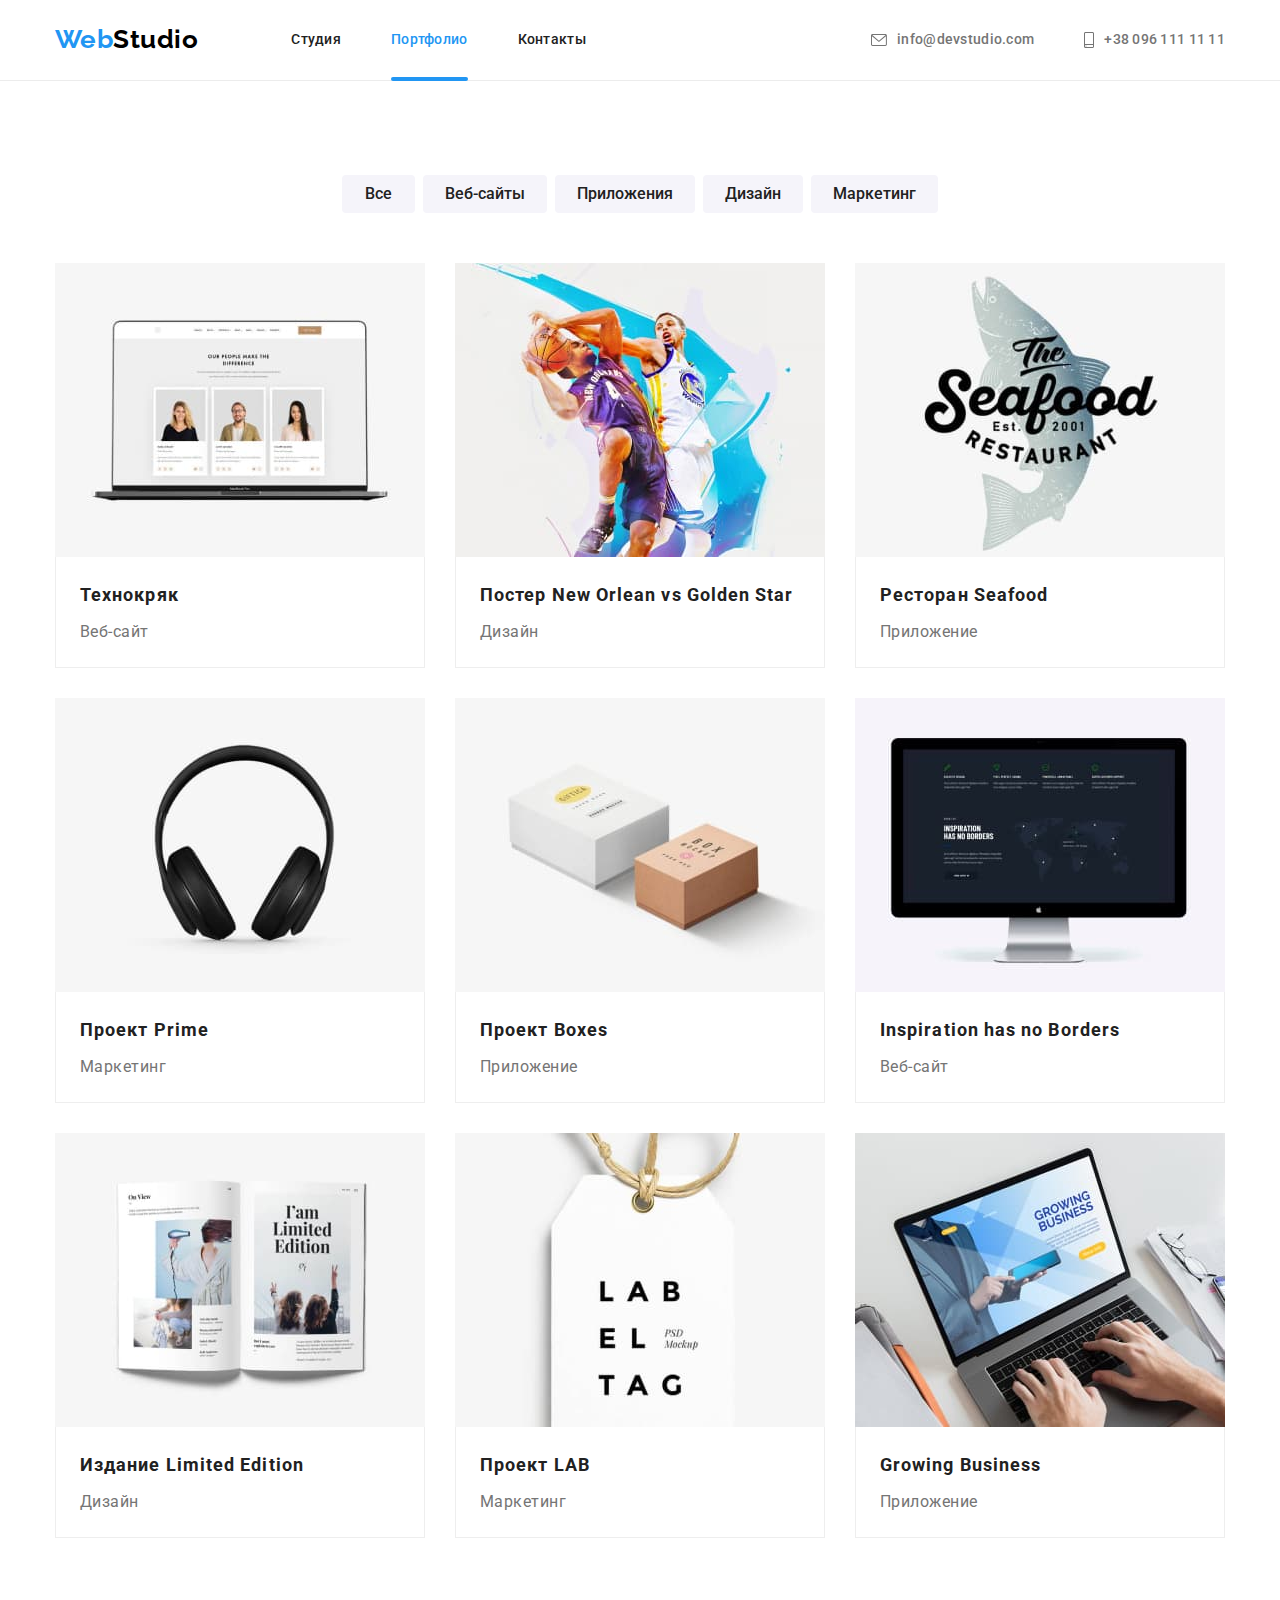
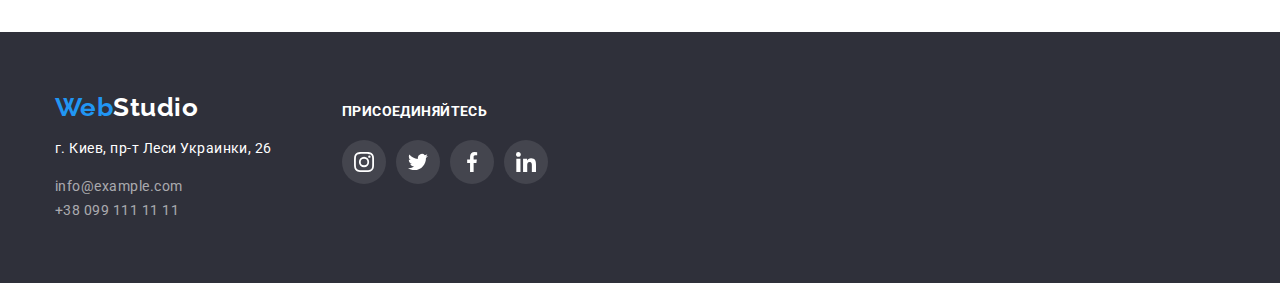
==== portfolio.html @ 743dd191 "clone" ====
<!DOCTYPE html>
<html lang="ru">
<head>
    <meta charset="UTF-8">
    <meta name="viewport" content="width=device-width, initial-scale=1.0">
    <title>Портфолио</title> 
    <link rel="preconnect" href="https://fonts.gstatic.com">
    <link href="https://fonts.googleapis.com/css2?family=Raleway:wght@700&family=Roboto:wght@400;500;700;900&display=swap" 
    rel="stylesheet">
    <link rel="stylesheet" href="https://cdnjs.cloudflare.com/ajax/libs/modern-normalize/1.0.0/modern-normalize.min.css">
    <link rel="stylesheet" href="./css/common.css">
    <link rel="stylesheet" href="./css/portfolio.css">
    

</head>
<body class="page">
      <!-- шапка сайта -->
      <header class="page-header"> 
        <div class="container ">
            <nav class="navigation main-nav">
                <a href="./index.html" class="logo">Web<span class="logo-nav">Studio</span></a>
        
                  <ul class="site-nav list">
                     <li class="site-nav-item">
                         <a class="site-nav-link " href="./index.html" > Студия </a></li>
                     <li class="site-nav-item">
                         <a class="site-nav-link current" href="./portfolio.html" >Портфолио</a></li>
                      <li class="site-nav-item">
                          <a href="" class="site-nav-link">Контакты</a></li>
                 </ul>
                <address class="site-nav-address">
                     <a class="address-item" href="mailto:info@example.com"> 
                        <svg class="address-icon" width='16px' height='12px'>
                        <use href="icons/symbol-defs.svg#icon-envelope"></use>
                    </svg>    
                    info@devstudio.com </a>
        
                    <a class="address-item" href="tel:+380991111111">
                        <svg class="address-icon" width='10px' height='16px'>
                            <use href="icons/symbol-defs.svg#icon-tel"></use>
                        </svg>
                        +38 096 111 11 11</a>  
        
                </address>
            </nav>   
    </div> 
   </header>
<main>
    <!--Портфолио-->
       
        <section class="section ">
            <h1 class="visually-hidden">Портфолио</h1>

             <!--список фильтров-->
             <div class="container portfolio">
            <ul class="filter-nav list">
                <li class="filter-nav-button"><button type="button" class="button current ">Все </button></li>
                <li class="filter-nav-button"><button type="button" class="button" >Веб-сайты</button></li>
                <li class="filter-nav-button"><button type="button" class="button" >Приложения</button></li>
                <li class="filter-nav-button"><button type="button" class="button" >Дизайн</button></li>
                <li class="filter-nav-button"><button type="button" class="button" >Маркетинг</button></li>
            </ul>
        
            <!-- список проектов -->
            <ul class="project-list list">
                <li class="project-list-card"> 
                    <a class="project-link" href=""> 
                        <div class="project-thumb">
                     <img class="project-list-img" src="./img/portfolio/project1.jpg" alt="картинка-проект1" width="370" height="294">
                    <div class="project-overlay">
                        <p class="thumb-description">Технокряк это современная площадка распространения коронавируса. Компании используют эту платформу для цифрового шпионажа и атак на защищённые сервера конкурентов.</p>
                    </div>
                    </div>
                     <div class="project-list-item">
                       <h2 class="title">Технокряк</h2>
                       <p class="type">Веб-сайт</p>
                     </div>
                   </a>
                </li>
                <li class="project-list-card"> 
                    <a class="project-link" href="">
                        <div class="project-thumb">
                      <img class="project-list-img" src="./img/portfolio/project2.jpg" alt="картинка-проект2" width="370" height="294">
                      <div class="project-overlay">
                      <p class="thumb-description">Технокряк это современная площадка распространения коронавируса. Компании используют эту платформу для цифрового шпионажа и атак на защищённые сервера конкурентов.</p>
                    </div>
                </div>
                      <div class="project-list-item">
                        <h2 class="title">Постер New Orlean vs Golden Star</h2>
                        <p class="type">Дизайн</p>
                      </div>
                      </a>
                </li>
                <li class="project-list-card"> 
                    <a class="project-link" href="">
                        <div class="project-thumb">
                       <img class="project-list-img" src="./img/portfolio/project3.jpg" alt="картинка-проект3" width="370" height="294">
                       <div class="project-overlay">
                       <p class="thumb-description">Технокряк это современная площадка распространения коронавируса. Компании используют эту платформу для цифрового шпионажа и атак на защищённые сервера конкурентов.</p>
                    </div>
                </div>
                       <div class="project-list-item">
                           <h2 class="title">Ресторан Seafood</h2>
                           <p class="type">Приложение</p>
                        </div>
                     </a>
                </li>
                <li class="project-list-card"> 
                    <a class="project-link" href="">
                        <div class="project-thumb">
                      <img class="project-list-img" src="./img/portfolio/project4.jpg" alt="картинка-проект4" width="370" height="294">
                      <div class="project-overlay">
                      <p class="thumb-description">Технокряк это современная площадка распространения коронавируса. Компании используют эту платформу для цифрового шпионажа и атак на защищённые сервера конкурентов.</p>
                    </div> 
                </div>
                      <div class="project-list-item">
                            <h2 class="title">Проект Prime</h2>
                         <p class="type">Маркетинг</p>
                        </div>
                     </a>
                </li>
                <li class="project-list-card"> 
                    <a class="project-link" href="">
                        <div class="project-thumb">
                      <img class="project-list-img" src="./img/portfolio/project5.jpg" alt="картинка-проект5" width="370" height="294">
                      <div class="project-overlay">
                      <p class="thumb-description">Технокряк это современная площадка распространения коронавируса. Компании используют эту платформу для цифрового шпионажа и атак на защищённые сервера конкурентов.</p>
                    </div> 
                </div>
                      <div class="project-list-item">
                           <h2 class="title">Проект Boxes</h2>
                         <p class="type">Приложение</p>
                        </div>
                    </a>
                </li>
                <li class="project-list-card"> 
                    <a class="project-link" href="">
                        <div class="project-thumb">
                       <img class="project-list-img" src="./img/portfolio/project6.jpg" alt="картинка-проект6" width="370" height="294">
                       <div class="project-overlay">
                       <p class="thumb-description">Технокряк это современная площадка распространения коронавируса. Компании используют эту платформу для цифрового шпионажа и атак на защищённые сервера конкурентов.</p>
                    </div>
                </div>
                       <div class="project-list-item">
                            <h2 class="title">Inspiration has no Borders</h2>
                           <p class="type">Веб-сайт</p>
                        </div>
                     </a>
                </li>
                <li class="project-list-card"> 
                    <a class="project-link" href="">
                        <div class="project-thumb"> 
                      <img class="project-list-img" src="./img/portfolio/project7.jpg" alt="картинка-проект7" width="370" height="294">
                      <div class="project-overlay">
                      <p class="thumb-description">Технокряк это современная площадка распространения коронавируса. Компании используют эту платформу для цифрового шпионажа и атак на защищённые сервера конкурентов.</p>
                    </div>
                </div>
                      <div class="project-list-item">
                          <h2 class="title">Издание Limited Edition</h2>
                         <p class="type">Дизайн</p>
                        </div>
                     </a>
                </li>
                <li class="project-list-card"> 
                    <a class="project-link" href="">
                        <div class="project-thumb">
                      <img class="project-list-img" src="./img/portfolio/project8.jpg" alt="картинка-проект8" width="370" height="294">
                      <div class="project-overlay">
                      <p class="thumb-description">Технокряк это современная площадка распространения коронавируса. Компании используют эту платформу для цифрового шпионажа и атак на защищённые сервера конкурентов.</p>
                    </div>
                </div> 
                      <div class="project-list-item">
                           <h2 class="title">Проект LAB</h2>
                           <p class="type">Маркетинг</p>
                        </div>
                    </a> 
                </li>
                <li class="project-list-card"> 
                    <a class="project-link" href="">
                        <div class="project-thumb">
                      <img class="project-list-img" src="./img/portfolio/project9.jpg" alt="картинка-проект9" width="370" height="294">
                      <div class="project-overlay">
                      <p class="thumb-description">Технокряк это современная площадка распространения коронавируса. Компании используют эту платформу для цифрового шпионажа и атак на защищённые сервера конкурентов.</p>
                    </div>
                </div> 
                      <div class="project-list-item">
                           <h2 class="title">Growing Business</h2>
                         <p class="type">Приложение</p>
                     </div>
                    </a>
                </li>
            </ul>
        </div>
        </section>

    
</main>

<footer class="footer-address">
    <div class="container">
      <div class="address-container">
         <!--Контакты  -->
         <a href="./index.html" class="logo footer">Web<span class="logo-footer">Studio</span> </a>
         <address class="address-list">
             <p class="curent-address"> г. Киев, пр-т Леси Украинки, 26 </p> 
             <a class="address-list-link" href="mailto:info@example.com" >info@example.com</a> <br>
             <a class="address-list-link" href="tel:+380991111111" >+38 099 111 11 11</a>
        </address> 
     </div>
      <div class="social-links-container">
         <p class="join">присоединяйтесь</p>
      <ul class="footer-social-list">
          <li class="footer-social-item">
              <a href="" class="footer-social-link">
                  <svg class="footer-social-icon" width='20px' height='20px'>
                      <use href="icons/symbol-defs.svg#icon-instagram"></use>
                  </svg>
              </a>
          </li>
          <li class="footer-social-item">
              <a href="" class="footer-social-link">
                  <svg class="footer-social-icon" width='20px' height='20px'>
                      <use href="icons/symbol-defs.svg#icon-twitter"></use>
                  </svg>
              </a>
          </li>
          <li class="footer-social-item">
              <a href="" class="footer-social-link">
                  <svg class="footer-social-icon" width='20px' height='20px'>
                      <use href="icons/symbol-defs.svg#icon-facebook"></use>
                  </svg>
              </a>
          </li>
          <li class="footer-social-item">
              <a href="" class="footer-social-link">
                  <svg class="footer-social-icon" width='20px' height='20px'>
                      <use href="icons/symbol-defs.svg#icon-linkedin"></use>
                  </svg>
              </a>
          </li>
        </ul>
       </div>

     </div>
 </footer>
</body>
</html>
---- css/common.css ----
/* цвет основного текста #212121 */
/* вторичный цвет текста #757575 */
/* белый #FFFFFF */
/* акцент #2196F3 */
/* вторичный цвет фона #F5F4FA */


:root{
    --custom-text-color:#212121; 
    --text-color: #757575;
    --accent-color:#2196F3 ;
    --primary-white-color: #ffffff;
    --secondary-background-color: #F5F4FA;
}

.visually-hidden {
    position: absolute;
    width: 1px;
    height: 1px;
    margin: -1px;
    border: 0;
    padding: 0;
    
    white-space: nowrap;
    clip-path: inset(100%);
    clip: rect(0 0 0 0);
    overflow: hidden;
  }

a{text-decoration: none;
}

.page{
    background-color: var(--primary-white-color);
    color: var(--custom-text-color);

    font-family: Roboto, sans-serif;
    letter-spacing: 0.03em;
    
}

.page-header{
    border-bottom : 1px solid #ECECEC;
}


/* ===utility=== */

.list{
    padding: 0;
    margin: 0;
    list-style: none;
}

/* ==end utility=== */


/* ===logo=== */
.logo{
    display: inline-block;
    color: var(--accent-color);
    font-family: Raleway;
    font-weight: bold;
    font-size: 26px;
    line-height: 1.19;
    padding-bottom: 25px;
    padding-top: 24px;
    
}


.logo-nav{
    color: #000000;
}
.logo-footer{
    color: var(--primary-white-color);
}
/* === end logo=== */

/* ===site nav=== */

.main-nav{
    display: flex;
    align-items: center;
}

.site-nav{
    display: flex;
    margin-left: 93px;
}

.site-nav-item+ .site-nav-item{
    margin-left: 50px;
    
}

.container{
    width: 1200px;
    padding-left: 15px;
    padding-right: 15px;
    margin: 0 auto;
    
    
}

.site-nav .site-nav-link {
     display: block;
     padding-top: 32px;
     padding-bottom: 32px;
    
     color: var(--custom-text-color);
     font-weight: 500;
     font-size: 14px;
     line-height: 1.14;
     letter-spacing: 0.02em;
     transition:  250ms cubic-bezier(0.4, 0, 0.2, 1);
     
     
    }


    
.site-nav-link:hover, 
.site-nav-link:focus{
    color: var(--accent-color);
   
    
    
}

.site-nav-link.current{
    color: var(--accent-color);
    
    
}
.site-nav-link{
    position: relative;
}
.site-nav-link::after{
    content:'' ;
    position: absolute;
    left: 0;
    bottom: -1px;
    width: 100%;
    height: 4px;
    border-radius: 2px;
    background-color: var(--accent-color);
    opacity: 0;
    transition:   opacity 250ms cubic-bezier(0.4, 0, 0.2, 1);
    
    
    
}


.site-nav-link:hover::after,
.site-nav-link:focus::after{
    opacity: 1;
}
.site-nav-link.current::after{
    opacity: 1;
}


/* ===end site nav=== */


/* ===address header=== */




.site-nav-address{
    display: flex;
    margin-left: auto;
    
    color: var(--text-color);   
}


.address-item{
 
    display: inline-flex;
    align-items: center;
    padding-top: 21px;
    padding-bottom: 21px;
   
    
    color: var(--text-color);
    font-weight: 500;
    font-size: 14px;
    line-height: 1.14;
    letter-spacing: 0.02em;
    
    
     font-style: normal;
     transition:  250ms cubic-bezier(0.4, 0, 0.2, 1);
     
}




.address-item:hover, 
.address-item:focus{
    color: var(--accent-color);
    fill: var(--accent-color);
    
}



.address-item+.address-item{
    margin-left: 50px;
}
.address-icon{
    margin-right: 10px;
    align-items: center;
    fill: currentColor;
}

/* ===end address header=== */

/* ===footer=== */

/* ===address container=== */
.logo.footer{
    margin: 0;
    padding: 0;
}
.footer-address{
    background-color: #2F303A;
    padding-top: 60px;
    padding-bottom: 60px;
}

.footer-address> .container{
    display: flex;
    align-items: baseline;
}

.address-container{
    margin-right: 70px;
}


.address-list{
    color: var(--primary-white-color);
    font-style: normal;
    font-weight: normal;
    font-size: 14px;
    line-height: 1.71;
      
}
.current-address{
    display: block;
    margin-top: 20px;
    margin-bottom: 9px;

}
.address-list-link {
    margin-bottom: 9px;
    color: rgba(255, 255, 255, 0.6);
    transition: 250ms cubic-bezier(0.4, 0, 0.2, 1);

}
.address-list-link:hover,
.address-list-link:focus{
    color: var(--accent-color);
    
    
}
/* ===end address container=== */


/* ===social links container=== */
.join{
    margin-bottom: 20px;
    margin-top: 0;
    font-style: normal;
    font-weight: 700;
    font-size: 14px;
    line-height: 1.14;
    letter-spacing: 0.03em;
    text-transform: uppercase;
    color: #FFFFFF;
}
.footer-social-list{
    display: flex;
    padding: 0;
    margin: 0;
    list-style: none;
}

.footer-social-link{ 
    display: inline-flex;
    justify-content: center;
    align-items: center;
    margin-right: 10px;
    

    width: 44px;
    height: 44px;
    border-radius: 50%;
    background-color: rgba(255, 255, 255, 0.1);;
    fill:var(--primary-white-color);
    transition: 250ms cubic-bezier(0.4, 0, 0.2, 1);
}

.footer-social-link:hover,
.footer-social-link:focus{
    background-color: var(--accent-color);
}





/* ===end social links container=== */

/* ===end footer=== */
---- css/portfolio.css ----
/* ===sections=== */

.section{

    margin-top: 0;
    margin-bottom: 0;
    color: var(--text-color);
   

}
.section .portfolio{
    padding-top: 94px;
    padding-bottom: 94px;
}
/* ===end sections=== */


/* ===filters nav=== */
.filter-nav.list{
    justify-content: center;
    align-items: center;
  
}

.filter-nav{
    display: flex;
    flex-wrap: nowrap;
    margin-bottom: 50px;
    list-style: none;
  
}
.filter-nav-button+ .filter-nav-button{
    margin-left: 8px;
    
}
/* ===end filters nav=== */


/* ===buttons=== */
.button{
    border: none;
    outline-style: none;
    border-radius: 4px;
    display: inline-block;
    padding: 6px 22px;
    min-width: 73px;

    color: var(--custom-text-color);
    background-color: #F5F4FA;
    font-family: inherit;
    font-weight: 500;
    font-size: 16px;
    line-height: 1.63;
    text-align: center;
    
    transition: box-shadow 250ms cubic-bezier(0.4, 0, 0.2, 1),
    color 250ms cubic-bezier(0.4, 0, 0.2, 1), 
    background-color 250ms cubic-bezier(0.4, 0, 0.2, 1) 
    ;
    
}

.button:hover,
.button:focus{
    color: var(--primary-white-color);
    background-color: var(--accent-color) ;
    box-shadow: 0px 3px 1px rgba(0, 0, 0, 0.1), 0px 1px 2px
     rgba(0, 0, 0, 0.08), 0px 2px 2px rgba(0, 0, 0, 0.12);
   
    
}


/* ===end buttons=== */



/* ===project list=== */

.project-list{
    display: flex;
    flex-wrap: wrap;
    
}

.project-list.list {
    margin-top: 0;
    margin-bottom: 0;
    list-style: none;
    color: var(--text-color);
    }

.project-list-card{
    width: calc((100% - 60px) / 3);
    margin-right: 30px;
    margin-bottom: 30px;
   
   
} 

.project-list-card:nth-child(3n){
    margin-right: 0;
}

.project-list-card:nth-last-child(-n + 3){
    margin-bottom: 0;
} 
.project-link{
    
     display: block;
}  

.project-link:hover,
.project-link:focus{
    box-shadow: 0px 1px 1px rgba(0, 0, 0, 0.12),
     0px 4px 4px rgba(0, 0, 0, 0.06),
      1px 4px 6px rgba(0, 0, 0, 0.16);
}

.project-thumb{
    position: relative;
    overflow: hidden;
    
    

}
.project-overlay{
    
    position: absolute;
   width: 100%;
   height: 100%;
   opacity: 0;
    background-color: rgba(33, 150, 243, 0.9);
    transform: translateY(100%) ;

    transition: 250ms cubic-bezier(0.4, 0, 0.2, 1) ;
    
    
}


.project-list-img{
    display: block;
    margin-top: 0;
    margin-bottom: 0;

} 


.thumb-description{
    position: absolute;
    left: 50%;
    top: 50%;
    transform: translate(-50%, -50%);
    
   width: 322px;
   height: 168px;
   margin: 0;
   font-weight: 400;
   font-size: 18px;
   line-height: 1.56;
   letter-spacing: 0.03em;
   color: var(--primary-white-color);
  
   
   

}
.project-link:hover .project-overlay ,
.project-link:focus .project-overlay {
    opacity: 1;
    transform: translateY(-100%);


    
}


.project-list-item{
    padding: 20px 24px;
    border-bottom: 1px solid #EEEEEE;
    border-right: 1px solid #EEEEEE;
    border-left: 1px solid #EEEEEE;
}

.title{
    margin-top: 0;
    margin-bottom: 4px;
    color: var(--custom-text-color);
    font-weight: 700;
    font-size: 18px;
    line-height: 2;
    letter-spacing: 0.06em;
}

.project-list .type{
    color: var(--text-color);
    font-size: 16px;
    line-height: 1.88;
    }

.type{
    margin-top: 0;
    margin-bottom: 0;
}

    /* ===end project list=== */
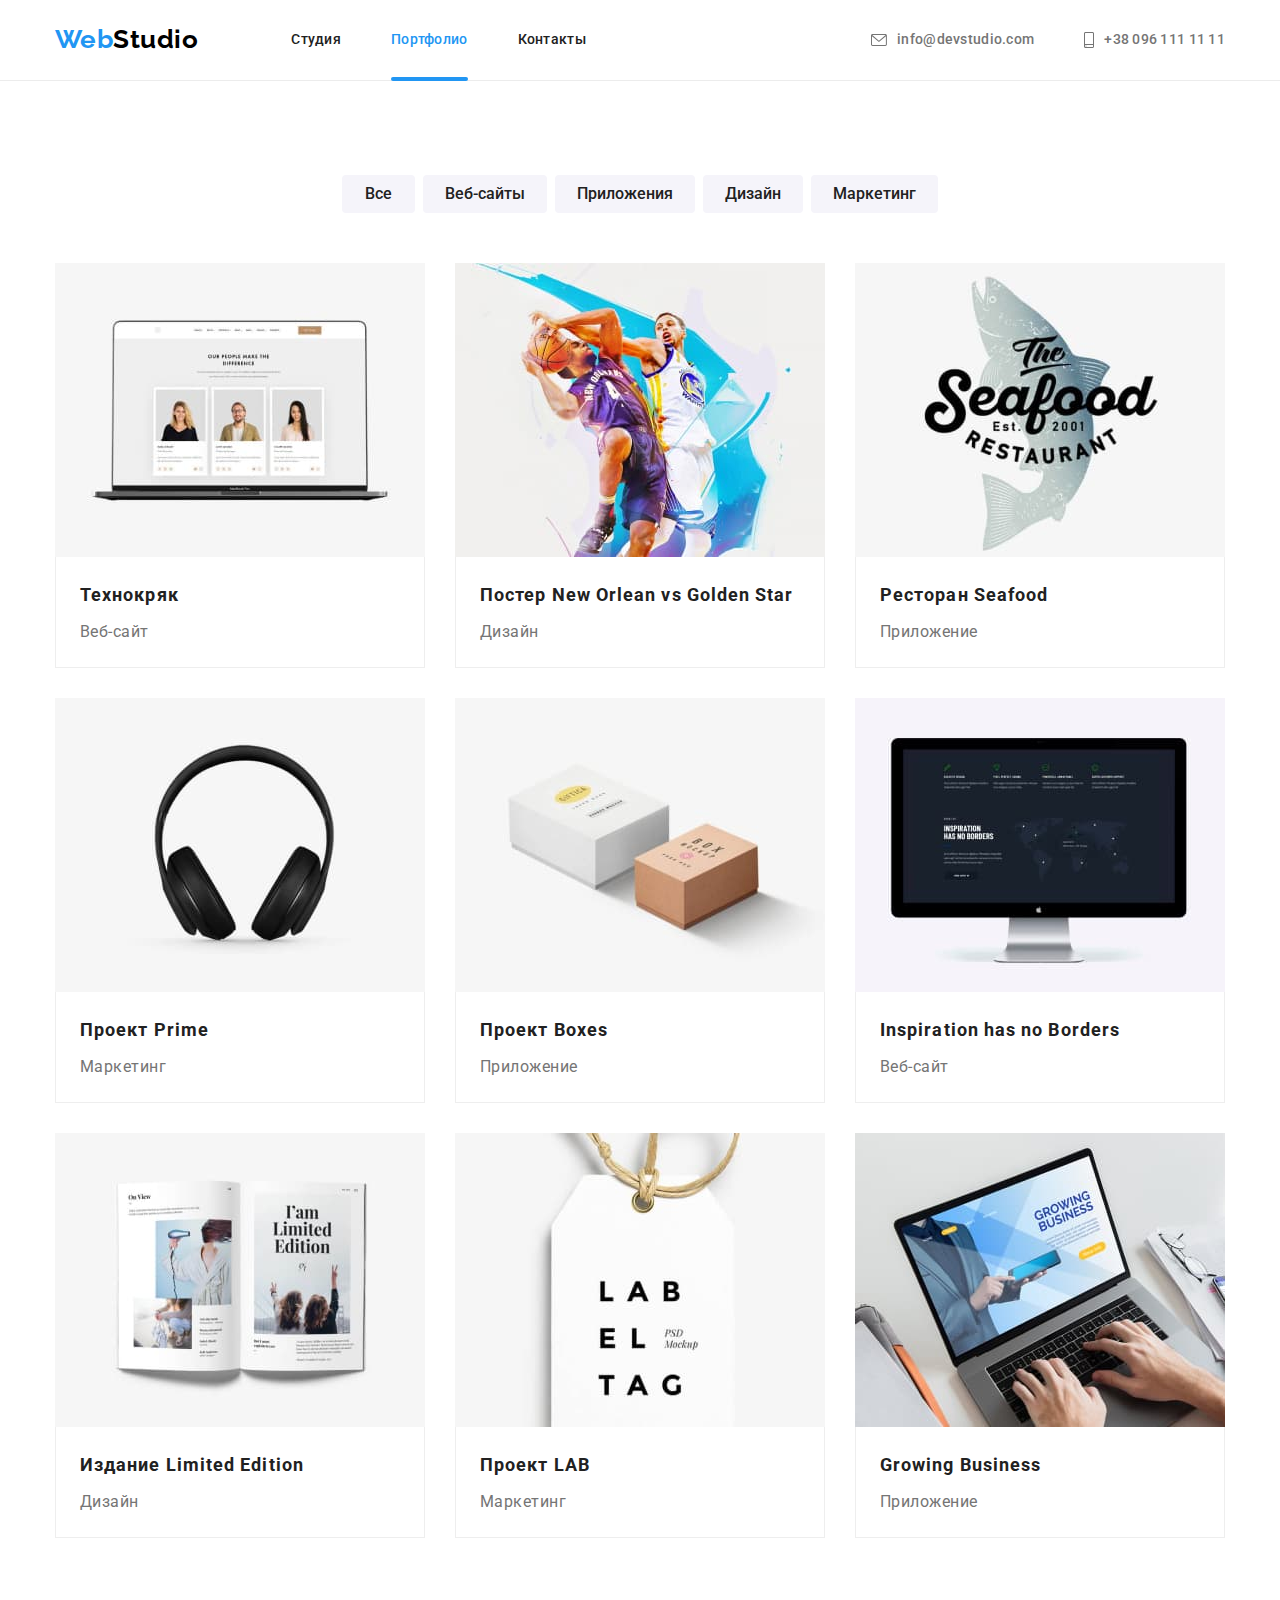
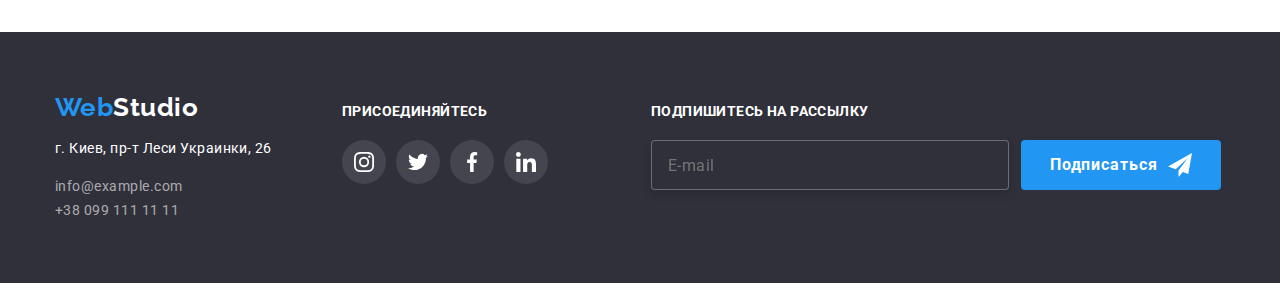
==== commit 7ec81e7e: "added form in footer" ====
--- a/portfolio.html
+++ b/portfolio.html
@@ -240,6 +240,20 @@
           </li>
         </ul>
        </div>
+       <div class="subscribe">
+        <p class="join">Подпишитесь на рассылку</p>
+        <form class="subscribe-form">
+          
+            <label class="subscribe-label" for=""> </label>
+            <input class="subscribe-input" type="text" placeholder="E-mail">
+            <button class=" button subscribe-btn" type="submit">Подписаться
+                <svg class="subcribe-icon" width='24px' height='24px' >
+                    <use href="icons/symbol-defs.svg#icon-send"></use>
+                </svg>
+            </button>
+            
+        </form>
+    </div>
 
      </div>
  </footer>
--- a/css/common.css
+++ b/css/common.css
@@ -315,10 +315,76 @@
 }
 
 
-
-
-
 /* ===end social links container=== */
+.subscribe{
+    margin-left: 93px;
+}
+.subscribe-form{
+    display: flex;
+    position: relative;
+    
+}
+
+
+.subscribe-label{
+    position: absolute;
+    top: 16px;
+    left: 16px;
+    color: rgba(255, 255, 255, 0.6);
+    font-weight: 400;
+    font-size: 16px;
+    line-height: 1.25;
+    letter-spacing: 0.03em;
+    
+  
+}
+
+.subscribe-input{
+    
+    width: 358px;
+    height: 50px;
+    padding: 15px 16px;
+    border: 1px solid rgba(255, 255, 255, 0.3);
+    box-sizing: border-box;
+    filter: drop-shadow(0px 4px 4px rgba(0, 0, 0, 0.15));
+    border-radius: 4px;
+    background-color: #2F303A;
+    font-weight: 400;
+    font-size: 16px;
+    line-height: 1.25;
+    letter-spacing: 0.03em;
+    color: rgba(255, 255, 255, 0.6);
+    
+     
+    
+    
+}
+ .button.subscribe-btn  {
+    display: flex;
+    justify-content: center;
+    align-items: center;
+    padding: 25px 10px;
+    margin-left: 12px;
+    min-width: 200px;
+    height: 50px;
+    font-weight: 700;
+    font-size: 16px;
+    line-height: 1.86;
+    letter-spacing: 0.06em;
+    text-align: center;
+    color: var(--primary-white-color);
+    background-color: var(--accent-color);
+    transition: 250ms cubic-bezier(0.4, 0, 0.2, 1);
+}
+.subcribe-icon{
+    margin-left: 10px;
+    fill: var(--primary-white-color);
+}
+
+}
+    
+
+
 
 /* ===end footer=== */
 
